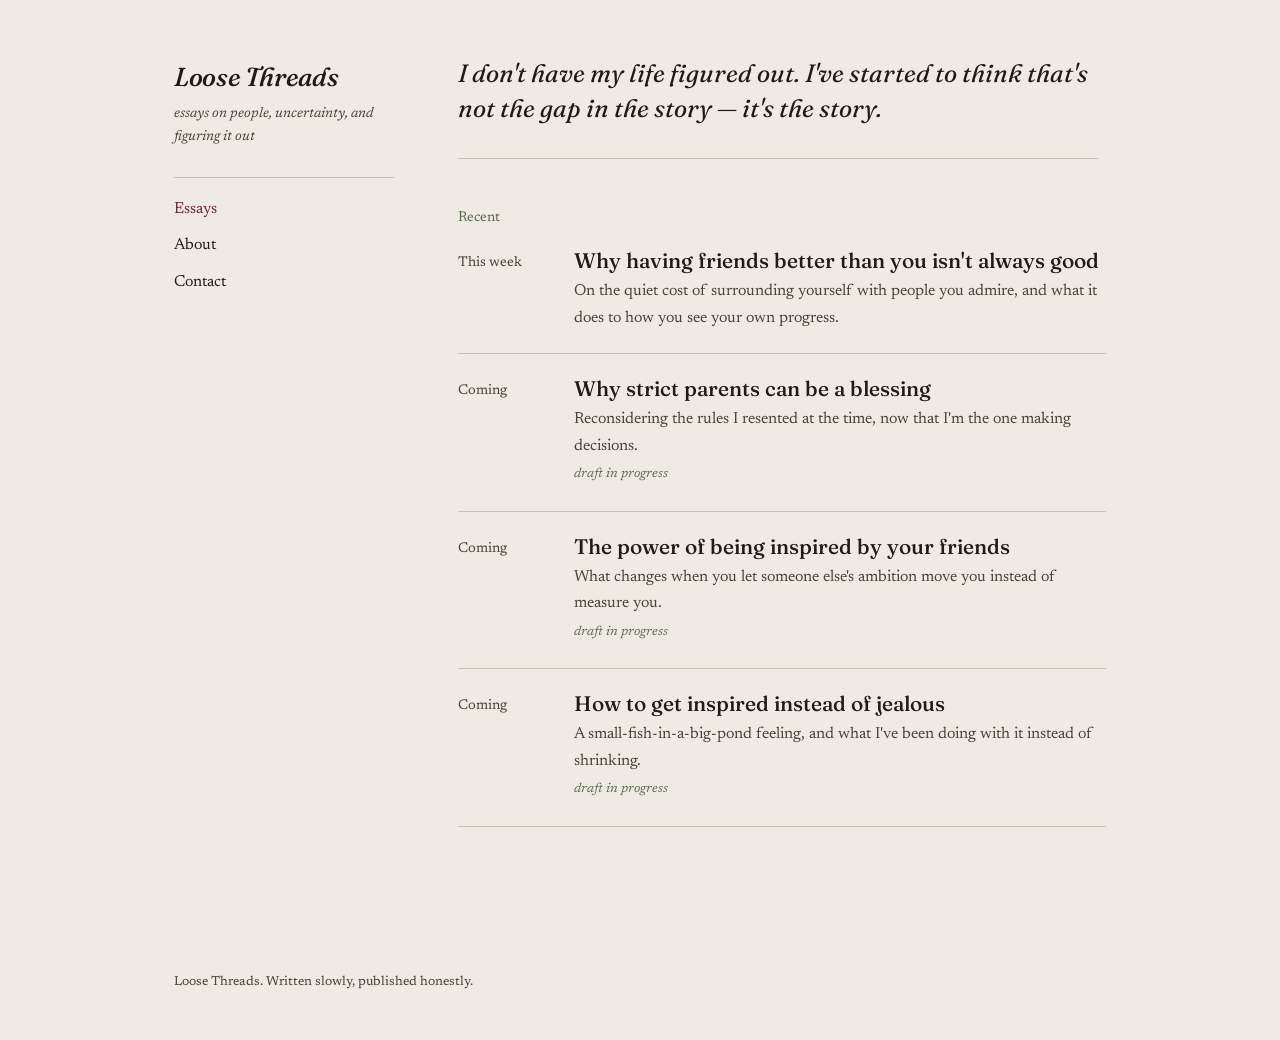
==== index.html @ 37145ff6 "Add files via upload" ====
<!DOCTYPE html>
<html lang="en">
<head>
<meta charset="UTF-8">
<meta name="viewport" content="width=device-width, initial-scale=1.0">
<title>Loose Threads — essays</title>
<meta name="description" content="Essays on people, uncertainty, and figuring it out.">
<link rel="stylesheet" href="style.css">
</head>
<body>
<div class="shell">

  <aside class="rail">
    <div class="rail-inner">
      <a href="index.html" class="masthead">Loose Threads</a>
      <p class="tagline">essays on people, uncertainty, and figuring it out</p>
      <nav class="primary" aria-label="Primary">
        <a href="index.html" aria-current="page">Essays</a>
        <a href="about.html">About</a>
        <a href="contact.html">Contact</a>
      </nav>
    </div>
  </aside>

  <main>
    <p class="opening-line">I don't have my life figured out. I've started to think that's not the gap in the story — it's the story.</p>

    <p class="section-label">Recent</p>

    <ul class="essay-list">
      <li class="essay-item">
        <span class="essay-date">This week</span>
        <div>
          <h2 class="essay-title"><a href="essays/friends-better-than-you.html">Why having friends better than you isn't always good</a></h2>
          <p class="essay-excerpt">On the quiet cost of surrounding yourself with people you admire, and what it does to how you see your own progress.</p>
        </div>
      </li>

      <li class="essay-item">
        <span class="essay-date">Coming</span>
        <div>
          <h2 class="essay-title">Why strict parents can be a blessing</h2>
          <p class="essay-excerpt">Reconsidering the rules I resented at the time, now that I'm the one making decisions.</p>
          <span class="essay-status">draft in progress</span>
        </div>
      </li>

      <li class="essay-item">
        <span class="essay-date">Coming</span>
        <div>
          <h2 class="essay-title">The power of being inspired by your friends</h2>
          <p class="essay-excerpt">What changes when you let someone else's ambition move you instead of measure you.</p>
          <span class="essay-status">draft in progress</span>
        </div>
      </li>

      <li class="essay-item">
        <span class="essay-date">Coming</span>
        <div>
          <h2 class="essay-title">How to get inspired instead of jealous</h2>
          <p class="essay-excerpt">A small-fish-in-a-big-pond feeling, and what I've been doing with it instead of shrinking.</p>
          <span class="essay-status">draft in progress</span>
        </div>
      </li>
    </ul>
  </main>

</div>

<footer class="site-footer">
  Loose Threads. Written slowly, published honestly.
</footer>

</body>
</html>
---- style.css ----
/* Loose Threads — editorial design system */

@import url('https://fonts.googleapis.com/css2?family=Fraunces:ital,opsz,wght@0,9..144,400;0,9..144,500;0,9..144,600;1,9..144,400;1,9..144,500&family=Newsreader:ital,wght@0,400;0,500;0,600;1,400&display=swap');

:root{
  --ink: #201B16;
  --ink-soft: #4A4237;
  --paper: #EFEBE2;
  --paper-deep: #E3DCCB;
  --wine: #6B2737;
  --wine-soft: #8C4353;
  --sage: #5B6B4E;
  --rule: #C9C2B4;
  --max: 640px;
}

*{ box-sizing: border-box; }

html{ scroll-behavior: smooth; }

body{
  margin: 0;
  background: var(--paper);
  color: var(--ink);
  font-family: 'Newsreader', Georgia, serif;
  font-size: 18px;
  line-height: 1.65;
  -webkit-font-smoothing: antialiased;
}

@media (prefers-reduced-motion: reduce){
  html{ scroll-behavior: auto; }
  *{ animation-duration: 0.01ms !important; transition-duration: 0.01ms !important; }
}

a{ color: var(--wine); text-decoration-thickness: 1px; text-underline-offset: 3px; }
a:hover{ color: var(--wine-soft); }
a:focus-visible, button:focus-visible{ outline: 2px solid var(--sage); outline-offset: 3px; }

h1, h2, h3{
  font-family: 'Fraunces', Georgia, serif;
  font-weight: 500;
  line-height: 1.15;
  margin: 0 0 0.4em 0;
  color: var(--ink);
}

.shell{
  display: grid;
  grid-template-columns: 220px minmax(0, 1fr);
  gap: 64px;
  max-width: 980px;
  margin: 0 auto;
  padding: 56px 24px 96px;
}

@media (max-width: 760px){
  .shell{ grid-template-columns: 1fr; gap: 40px; padding: 40px 20px 72px; }
}

/* Left rail: masthead + nav + meta */
.rail{ position: relative; }
.rail-inner{ position: sticky; top: 48px; }

.masthead{
  display: block;
  font-family: 'Fraunces', Georgia, serif;
  font-style: italic;
  font-weight: 500;
  font-size: 26px;
  letter-spacing: -0.01em;
  color: var(--ink);
  text-decoration: none;
  margin-bottom: 4px;
}
.masthead:hover{ color: var(--wine); }

.tagline{
  font-size: 14px;
  color: var(--ink-soft);
  font-style: italic;
  margin: 0 0 28px 0;
}

nav.primary{
  display: flex;
  flex-direction: column;
  gap: 10px;
  border-top: 1px solid var(--rule);
  padding-top: 18px;
}
nav.primary a{
  color: var(--ink);
  text-decoration: none;
  font-size: 16px;
}
nav.primary a[aria-current="page"]{ color: var(--wine); }
nav.primary a:hover{ color: var(--wine); }

@media (max-width: 760px){
  .rail-inner{ position: static; }
  nav.primary{ flex-direction: row; flex-wrap: wrap; gap: 18px; }
}

/* Main column */
main{ min-width: 0; }

.opening-line{
  font-family: 'Fraunces', Georgia, serif;
  font-style: italic;
  font-weight: 400;
  font-size: 25px;
  line-height: 1.4;
  color: var(--ink);
  max-width: var(--max);
  margin: 0 0 48px 0;
  padding-bottom: 32px;
  border-bottom: 1px solid var(--rule);
  animation: settle 0.5s ease-out;
}

@keyframes settle{
  from{ opacity: 0; transform: translateY(6px); }
  to{ opacity: 1; transform: translateY(0); }
}

.section-label{
  font-size: 14px;
  color: var(--sage);
  margin: 0 0 18px 0;
}

/* Essay index list */
.essay-list{ list-style: none; margin: 0 0 48px 0; padding: 0; }
.essay-item{
  padding: 22px 0;
  border-bottom: 1px solid var(--rule);
  display: grid;
  grid-template-columns: 96px minmax(0,1fr);
  gap: 20px;
}
.essay-item:first-child{ padding-top: 0; }
@media (max-width: 560px){
  .essay-item{ grid-template-columns: 1fr; gap: 6px; }
}
.essay-date{
  font-size: 14px;
  color: var(--ink-soft);
  padding-top: 4px;
}
.essay-title{
  font-family: 'Fraunces', Georgia, serif;
  font-weight: 500;
  font-size: 21px;
  margin: 0 0 6px 0;
}
.essay-title a{ color: var(--ink); text-decoration: none; }
.essay-title a:hover{ color: var(--wine); }
.essay-excerpt{
  color: var(--ink-soft);
  font-size: 16px;
  max-width: var(--max);
  margin: 0;
}
.essay-status{
  display: inline-block;
  font-size: 13px;
  font-style: italic;
  color: var(--sage);
  margin-top: 4px;
}

/* Essay page */
.essay-header{ max-width: var(--max); margin-bottom: 40px; }
.essay-meta{ font-size: 14px; color: var(--ink-soft); margin-bottom: 10px; }
.essay-body{ max-width: var(--max); }
.essay-body p{ margin: 0 0 22px 0; }
.essay-body p:first-of-type::first-letter{
  font-family: 'Fraunces', Georgia, serif;
  font-size: 46px;
  font-weight: 500;
  float: left;
  line-height: 0.85;
  padding: 6px 8px 0 0;
  color: var(--wine);
}
blockquote{
  margin: 32px 0;
  padding: 4px 0 4px 20px;
  border-left: 2px solid var(--wine);
  font-style: italic;
  color: var(--ink-soft);
}
.back-link{ display: inline-block; margin-top: 8px; font-size: 15px; }

/* About page */
.about-body{ max-width: var(--max); }
.about-body p{ margin: 0 0 20px 0; }
.pull-panel{
  background: var(--paper-deep);
  padding: 24px 26px;
  margin: 32px 0;
  max-width: var(--max);
}
.pull-panel p{ margin: 0; font-style: italic; color: var(--ink-soft); }

/* Contact page */
.contact-block{ max-width: var(--max); }
.contact-line{
  font-size: 17px;
  margin: 0 0 14px 0;
}
.contact-line .label{ color: var(--ink-soft); font-size: 14px; display: block; margin-bottom: 2px; }

footer.site-footer{
  max-width: 980px;
  margin: 0 auto;
  padding: 0 24px 48px;
  font-size: 13px;
  color: var(--ink-soft);
}
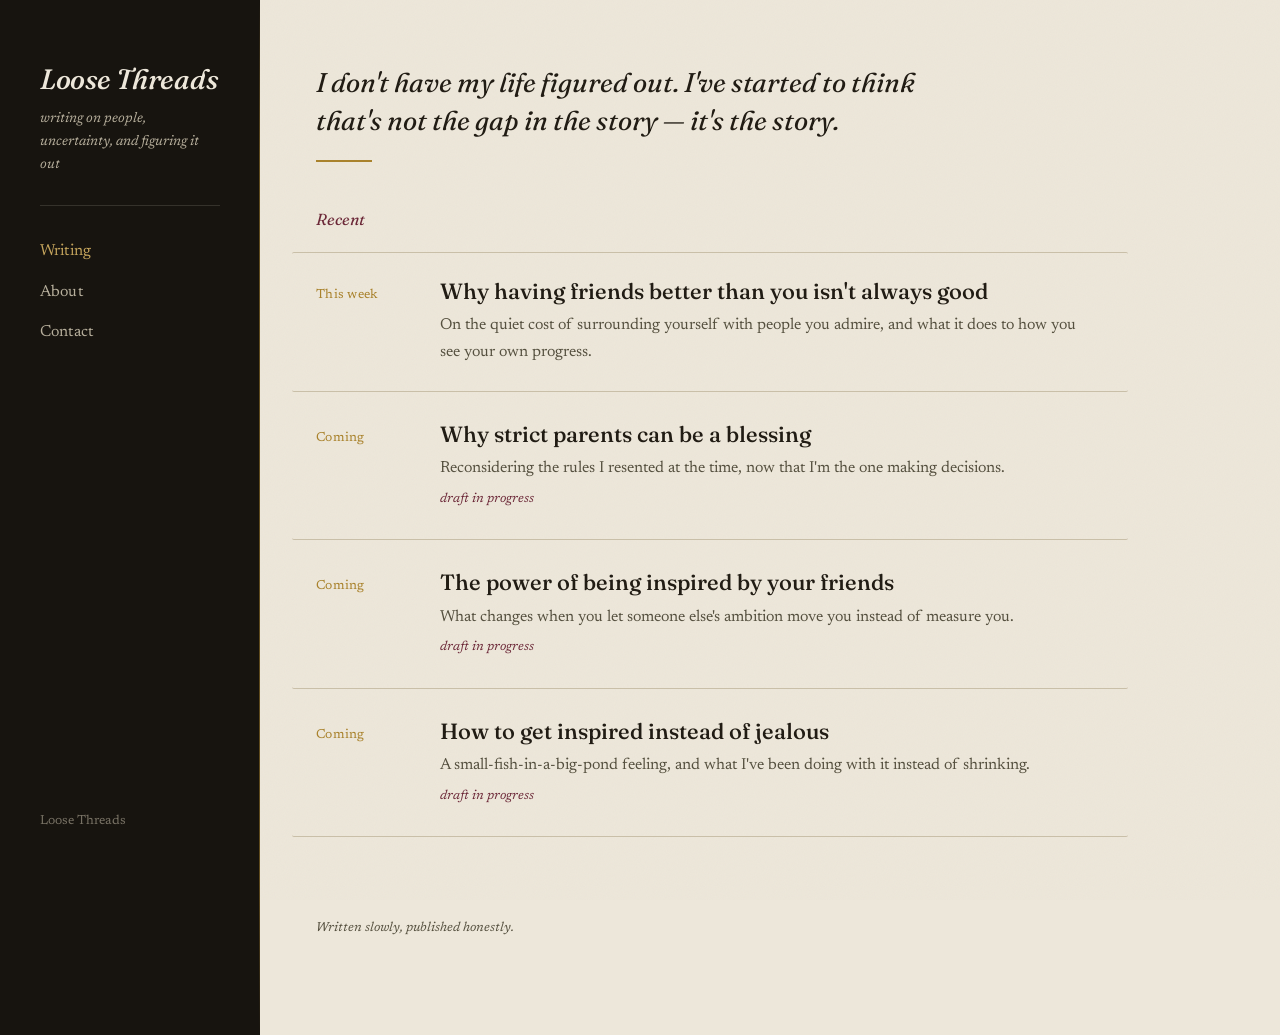
==== commit 06e03333: "Add files via upload" ====
--- a/index.html
+++ b/index.html
@@ -3,8 +3,8 @@
 <head>
 <meta charset="UTF-8">
 <meta name="viewport" content="width=device-width, initial-scale=1.0">
-<title>Loose Threads — essays</title>
-<meta name="description" content="Essays on people, uncertainty, and figuring it out.">
+<title>Loose Threads — writing</title>
+<meta name="description" content="Writing on people, uncertainty, and figuring it out.">
 <link rel="stylesheet" href="style.css">
 </head>
 <body>
@@ -12,64 +12,67 @@
 
   <aside class="rail">
     <div class="rail-inner">
-      <a href="index.html" class="masthead">Loose Threads</a>
-      <p class="tagline">essays on people, uncertainty, and figuring it out</p>
-      <nav class="primary" aria-label="Primary">
-        <a href="index.html" aria-current="page">Essays</a>
-        <a href="about.html">About</a>
-        <a href="contact.html">Contact</a>
-      </nav>
+      <div>
+        <a href="index.html" class="masthead">Loose Threads</a>
+        <p class="tagline">writing on people, uncertainty, and figuring it out</p>
+        <nav class="primary" aria-label="Primary">
+          <a href="index.html" aria-current="page">Writing</a>
+          <a href="about.html">About</a>
+          <a href="contact.html">Contact</a>
+        </nav>
+      </div>
+      <p class="rail-foot">Loose Threads</p>
     </div>
   </aside>
 
-  <main>
-    <p class="opening-line">I don't have my life figured out. I've started to think that's not the gap in the story — it's the story.</p>
+  <div class="content">
+    <main>
+      <p class="opening-line">I don't have my life figured out. I've started to think that's not the gap in the story — it's the story.</p>
+      <hr class="gold-rule">
 
-    <p class="section-label">Recent</p>
+      <p class="section-label">Recent</p>
 
-    <ul class="essay-list">
-      <li class="essay-item">
-        <span class="essay-date">This week</span>
-        <div>
-          <h2 class="essay-title"><a href="essays/friends-better-than-you.html">Why having friends better than you isn't always good</a></h2>
-          <p class="essay-excerpt">On the quiet cost of surrounding yourself with people you admire, and what it does to how you see your own progress.</p>
-        </div>
-      </li>
+      <ul class="essay-list">
+        <li class="essay-item">
+          <span class="essay-date">This week</span>
+          <div>
+            <h2 class="essay-title"><a href="writing/friends-better-than-you.html">Why having friends better than you isn't always good</a></h2>
+            <p class="essay-excerpt">On the quiet cost of surrounding yourself with people you admire, and what it does to how you see your own progress.</p>
+          </div>
+        </li>
 
-      <li class="essay-item">
-        <span class="essay-date">Coming</span>
-        <div>
-          <h2 class="essay-title">Why strict parents can be a blessing</h2>
-          <p class="essay-excerpt">Reconsidering the rules I resented at the time, now that I'm the one making decisions.</p>
-          <span class="essay-status">draft in progress</span>
-        </div>
-      </li>
+        <li class="essay-item">
+          <span class="essay-date">Coming</span>
+          <div>
+            <h2 class="essay-title">Why strict parents can be a blessing</h2>
+            <p class="essay-excerpt">Reconsidering the rules I resented at the time, now that I'm the one making decisions.</p>
+            <span class="essay-status">draft in progress</span>
+          </div>
+        </li>
 
-      <li class="essay-item">
-        <span class="essay-date">Coming</span>
-        <div>
-          <h2 class="essay-title">The power of being inspired by your friends</h2>
-          <p class="essay-excerpt">What changes when you let someone else's ambition move you instead of measure you.</p>
-          <span class="essay-status">draft in progress</span>
-        </div>
-      </li>
+        <li class="essay-item">
+          <span class="essay-date">Coming</span>
+          <div>
+            <h2 class="essay-title">The power of being inspired by your friends</h2>
+            <p class="essay-excerpt">What changes when you let someone else's ambition move you instead of measure you.</p>
+            <span class="essay-status">draft in progress</span>
+          </div>
+        </li>
 
-      <li class="essay-item">
-        <span class="essay-date">Coming</span>
-        <div>
-          <h2 class="essay-title">How to get inspired instead of jealous</h2>
-          <p class="essay-excerpt">A small-fish-in-a-big-pond feeling, and what I've been doing with it instead of shrinking.</p>
-          <span class="essay-status">draft in progress</span>
-        </div>
-      </li>
-    </ul>
-  </main>
+        <li class="essay-item">
+          <span class="essay-date">Coming</span>
+          <div>
+            <h2 class="essay-title">How to get inspired instead of jealous</h2>
+            <p class="essay-excerpt">A small-fish-in-a-big-pond feeling, and what I've been doing with it instead of shrinking.</p>
+            <span class="essay-status">draft in progress</span>
+          </div>
+        </li>
+      </ul>
+    </main>
+
+    <footer class="site-footer">Written slowly, published honestly.</footer>
+  </div>
 
 </div>
-
-<footer class="site-footer">
-  Loose Threads. Written slowly, published honestly.
-</footer>
-
 </body>
 </html>
--- a/style.css
+++ b/style.css
@@ -1,122 +1,182 @@
-/* Loose Threads — editorial design system */
+/* Loose Threads — editorial design system v2 */
 
 @import url('https://fonts.googleapis.com/css2?family=Fraunces:ital,opsz,wght@0,9..144,400;0,9..144,500;0,9..144,600;1,9..144,400;1,9..144,500&family=Newsreader:ital,wght@0,400;0,500;0,600;1,400&display=swap');
 
 :root{
-  --ink: #201B16;
-  --ink-soft: #4A4237;
-  --paper: #EFEBE2;
-  --paper-deep: #E3DCCB;
+  --ink: #17140F;
+  --ink-panel: #1D1912;
+  --ink-text: #EDE7DA;
+  --ink-text-soft: #B7AF9C;
+  --paper: #EDE7DA;
+  --paper-deep: #E1D9C6;
   --wine: #6B2737;
   --wine-soft: #8C4353;
-  --sage: #5B6B4E;
-  --rule: #C9C2B4;
+  --gold: #A9822C;
+  --gold-soft: #C4A45C;
+  --rule: #C9BFA8;
+  --body-ink: #211C14;
+  --body-ink-soft: #55503F;
   --max: 640px;
 }
 
 *{ box-sizing: border-box; }
-
 html{ scroll-behavior: smooth; }
+
+@media (prefers-reduced-motion: reduce){
+  html{ scroll-behavior: auto; }
+  *{ animation-duration: 0.01ms !important; transition-duration: 0.01ms !important; }
+}
 
 body{
   margin: 0;
   background: var(--paper);
-  color: var(--ink);
+  color: var(--body-ink);
   font-family: 'Newsreader', Georgia, serif;
   font-size: 18px;
   line-height: 1.65;
   -webkit-font-smoothing: antialiased;
 }
 
-@media (prefers-reduced-motion: reduce){
-  html{ scroll-behavior: auto; }
-  *{ animation-duration: 0.01ms !important; transition-duration: 0.01ms !important; }
+/* subtle grain texture on the paper areas */
+.shell::before{
+  content: "";
+  position: fixed;
+  inset: 0;
+  pointer-events: none;
+  opacity: 0.035;
+  z-index: 0;
+  background-image: url("data:image/svg+xml,%3Csvg xmlns='http://www.w3.org/2000/svg' width='120' height='120'%3E%3Cfilter id='n'%3E%3CfeTurbulence type='fractalNoise' baseFrequency='0.9' numOctaves='2' stitchTiles='stitch'/%3E%3C/filter%3E%3Crect width='100%25' height='100%25' filter='url(%23n)'/%3E%3C/svg%3E");
 }
 
 a{ color: var(--wine); text-decoration-thickness: 1px; text-underline-offset: 3px; }
 a:hover{ color: var(--wine-soft); }
-a:focus-visible, button:focus-visible{ outline: 2px solid var(--sage); outline-offset: 3px; }
+a:focus-visible, button:focus-visible{ outline: 2px solid var(--gold); outline-offset: 3px; }
 
 h1, h2, h3{
   font-family: 'Fraunces', Georgia, serif;
   font-weight: 500;
   line-height: 1.15;
   margin: 0 0 0.4em 0;
-  color: var(--ink);
+  color: var(--body-ink);
 }
 
 .shell{
+  position: relative;
   display: grid;
-  grid-template-columns: 220px minmax(0, 1fr);
-  gap: 64px;
-  max-width: 980px;
-  margin: 0 auto;
-  padding: 56px 24px 96px;
-}
-
-@media (max-width: 760px){
-  .shell{ grid-template-columns: 1fr; gap: 40px; padding: 40px 20px 72px; }
-}
-
-/* Left rail: masthead + nav + meta */
-.rail{ position: relative; }
-.rail-inner{ position: sticky; top: 48px; }
+  grid-template-columns: 260px minmax(0, 1fr);
+  min-height: 100vh;
+}
+
+@media (max-width: 760px){
+  .shell{ grid-template-columns: 1fr; }
+}
+
+/* Dark sidebar panel */
+.rail{
+  background: var(--ink);
+  color: var(--ink-text);
+  position: relative;
+}
+.rail::after{
+  content: "";
+  position: absolute;
+  top: 0; right: 0; bottom: 0;
+  width: 1px;
+  background: linear-gradient(to bottom, transparent, var(--gold) 15%, var(--gold) 85%, transparent);
+  opacity: 0.5;
+}
+.rail-inner{
+  position: sticky;
+  top: 0;
+  padding: 56px 40px;
+  min-height: 100vh;
+  display: flex;
+  flex-direction: column;
+}
+
+@media (max-width: 760px){
+  .rail-inner{ position: static; min-height: 0; padding: 40px 24px 32px; }
+}
 
 .masthead{
   display: block;
   font-family: 'Fraunces', Georgia, serif;
   font-style: italic;
   font-weight: 500;
-  font-size: 26px;
+  font-size: 28px;
   letter-spacing: -0.01em;
-  color: var(--ink);
+  color: var(--paper);
   text-decoration: none;
-  margin-bottom: 4px;
-}
-.masthead:hover{ color: var(--wine); }
+  margin-bottom: 6px;
+}
+.masthead:hover{ color: var(--gold-soft); }
 
 .tagline{
   font-size: 14px;
-  color: var(--ink-soft);
-  font-style: italic;
-  margin: 0 0 28px 0;
+  color: var(--ink-text-soft);
+  font-style: italic;
+  margin: 0 0 32px 0;
+  padding-bottom: 28px;
+  border-bottom: 1px solid rgba(237,231,218,0.14);
 }
 
 nav.primary{
   display: flex;
   flex-direction: column;
-  gap: 10px;
-  border-top: 1px solid var(--rule);
-  padding-top: 18px;
+  gap: 14px;
 }
 nav.primary a{
-  color: var(--ink);
+  color: var(--ink-text-soft);
   text-decoration: none;
   font-size: 16px;
-}
-nav.primary a[aria-current="page"]{ color: var(--wine); }
-nav.primary a:hover{ color: var(--wine); }
-
-@media (max-width: 760px){
-  .rail-inner{ position: static; }
-  nav.primary{ flex-direction: row; flex-wrap: wrap; gap: 18px; }
+  letter-spacing: 0.01em;
+  transition: color 0.15s ease;
+}
+nav.primary a[aria-current="page"]{ color: var(--gold-soft); }
+nav.primary a:hover{ color: var(--paper); }
+
+.rail-foot{
+  margin-top: auto;
+  padding-top: 32px;
+  font-size: 13px;
+  color: rgba(183,175,156,0.6);
+}
+
+@media (max-width: 760px){
+  nav.primary{ flex-direction: row; flex-wrap: wrap; gap: 20px; }
+  .rail-foot{ display: none; }
 }
 
 /* Main column */
-main{ min-width: 0; }
+.content{ min-width: 0; position: relative; z-index: 1; }
+
+main{
+  padding: 64px 56px 0;
+  max-width: 900px;
+}
+
+@media (max-width: 760px){
+  main{ padding: 48px 24px 0; }
+}
 
 .opening-line{
   font-family: 'Fraunces', Georgia, serif;
   font-style: italic;
   font-weight: 400;
-  font-size: 25px;
+  font-size: 27px;
   line-height: 1.4;
-  color: var(--ink);
+  color: var(--body-ink);
   max-width: var(--max);
-  margin: 0 0 48px 0;
-  padding-bottom: 32px;
-  border-bottom: 1px solid var(--rule);
+  margin: 0 0 20px 0;
   animation: settle 0.5s ease-out;
+}
+
+.gold-rule{
+  width: 56px;
+  height: 2px;
+  background: var(--gold);
+  border: none;
+  margin: 0 0 44px 0;
 }
 
 @keyframes settle{
@@ -125,39 +185,46 @@
 }
 
 .section-label{
-  font-size: 14px;
-  color: var(--sage);
-  margin: 0 0 18px 0;
-}
-
-/* Essay index list */
+  font-family: 'Fraunces', Georgia, serif;
+  font-style: italic;
+  font-size: 16px;
+  color: var(--wine);
+  margin: 0 0 20px 0;
+}
+
+/* Writing index list */
 .essay-list{ list-style: none; margin: 0 0 48px 0; padding: 0; }
 .essay-item{
-  padding: 22px 0;
+  padding: 26px 24px;
+  margin: 0 -24px 4px -24px;
   border-bottom: 1px solid var(--rule);
   display: grid;
-  grid-template-columns: 96px minmax(0,1fr);
-  gap: 20px;
-}
-.essay-item:first-child{ padding-top: 0; }
+  grid-template-columns: 100px minmax(0,1fr);
+  gap: 24px;
+  border-radius: 2px;
+  transition: background 0.18s ease;
+}
+.essay-item:hover{ background: var(--paper-deep); }
+.essay-item:first-child{ border-top: 1px solid var(--rule); }
 @media (max-width: 560px){
-  .essay-item{ grid-template-columns: 1fr; gap: 6px; }
+  .essay-item{ grid-template-columns: 1fr; gap: 6px; padding: 22px 16px; margin: 0 -16px 4px -16px; }
 }
 .essay-date{
-  font-size: 14px;
-  color: var(--ink-soft);
-  padding-top: 4px;
+  font-size: 13px;
+  letter-spacing: 0.02em;
+  color: var(--gold);
+  padding-top: 5px;
 }
 .essay-title{
   font-family: 'Fraunces', Georgia, serif;
   font-weight: 500;
-  font-size: 21px;
-  margin: 0 0 6px 0;
-}
-.essay-title a{ color: var(--ink); text-decoration: none; }
+  font-size: 22px;
+  margin: 0 0 8px 0;
+}
+.essay-title a{ color: var(--body-ink); text-decoration: none; }
 .essay-title a:hover{ color: var(--wine); }
 .essay-excerpt{
-  color: var(--ink-soft);
+  color: var(--body-ink-soft);
   font-size: 16px;
   max-width: var(--max);
   margin: 0;
@@ -166,56 +233,81 @@
   display: inline-block;
   font-size: 13px;
   font-style: italic;
-  color: var(--sage);
-  margin-top: 4px;
-}
-
-/* Essay page */
-.essay-header{ max-width: var(--max); margin-bottom: 40px; }
-.essay-meta{ font-size: 14px; color: var(--ink-soft); margin-bottom: 10px; }
-.essay-body{ max-width: var(--max); }
+  color: var(--wine);
+  margin-top: 6px;
+}
+
+/* Essay/article page */
+.essay-header{ max-width: var(--max); margin-bottom: 12px; }
+.essay-meta{
+  font-size: 13px;
+  letter-spacing: 0.02em;
+  color: var(--gold);
+  margin-bottom: 12px;
+}
+.essay-body{ max-width: var(--max); margin-top: 40px; }
 .essay-body p{ margin: 0 0 22px 0; }
 .essay-body p:first-of-type::first-letter{
   font-family: 'Fraunces', Georgia, serif;
-  font-size: 46px;
+  font-size: 48px;
   font-weight: 500;
   float: left;
-  line-height: 0.85;
-  padding: 6px 8px 0 0;
+  line-height: 0.82;
+  padding: 6px 10px 0 0;
   color: var(--wine);
 }
 blockquote{
-  margin: 32px 0;
-  padding: 4px 0 4px 20px;
-  border-left: 2px solid var(--wine);
-  font-style: italic;
-  color: var(--ink-soft);
-}
-.back-link{ display: inline-block; margin-top: 8px; font-size: 15px; }
+  margin: 36px 0;
+  padding: 6px 0 6px 22px;
+  border-left: 2px solid var(--gold);
+  font-family: 'Fraunces', Georgia, serif;
+  font-style: italic;
+  font-size: 20px;
+  color: var(--body-ink-soft);
+}
+.back-link{ display: inline-block; margin-top: 12px; font-size: 15px; }
 
 /* About page */
-.about-body{ max-width: var(--max); }
+.about-body{ max-width: var(--max); margin-top: 40px; }
 .about-body p{ margin: 0 0 20px 0; }
 .pull-panel{
-  background: var(--paper-deep);
-  padding: 24px 26px;
-  margin: 32px 0;
+  background: var(--ink);
+  color: var(--ink-text);
+  padding: 28px 30px;
+  margin: 36px 0;
   max-width: var(--max);
-}
-.pull-panel p{ margin: 0; font-style: italic; color: var(--ink-soft); }
+  border-left: 3px solid var(--gold);
+}
+.pull-panel p{
+  margin: 0;
+  font-family: 'Fraunces', Georgia, serif;
+  font-style: italic;
+  font-size: 19px;
+  color: var(--paper);
+}
 
 /* Contact page */
-.contact-block{ max-width: var(--max); }
+.contact-block{ max-width: var(--max); margin-top: 40px; }
 .contact-line{
   font-size: 17px;
-  margin: 0 0 14px 0;
-}
-.contact-line .label{ color: var(--ink-soft); font-size: 14px; display: block; margin-bottom: 2px; }
+  margin: 0 0 18px 0;
+  padding-bottom: 18px;
+  border-bottom: 1px solid var(--rule);
+}
+.contact-line .label{
+  color: var(--gold);
+  font-size: 13px;
+  letter-spacing: 0.02em;
+  display: block;
+  margin-bottom: 4px;
+}
 
 footer.site-footer{
-  max-width: 980px;
-  margin: 0 auto;
-  padding: 0 24px 48px;
-  font-size: 13px;
-  color: var(--ink-soft);
-}
+  padding: 32px 56px 96px;
+  font-size: 13px;
+  font-style: italic;
+  color: var(--body-ink-soft);
+}
+@media (max-width: 760px){
+  footer.site-footer{ padding: 20px 24px 72px; }
+}
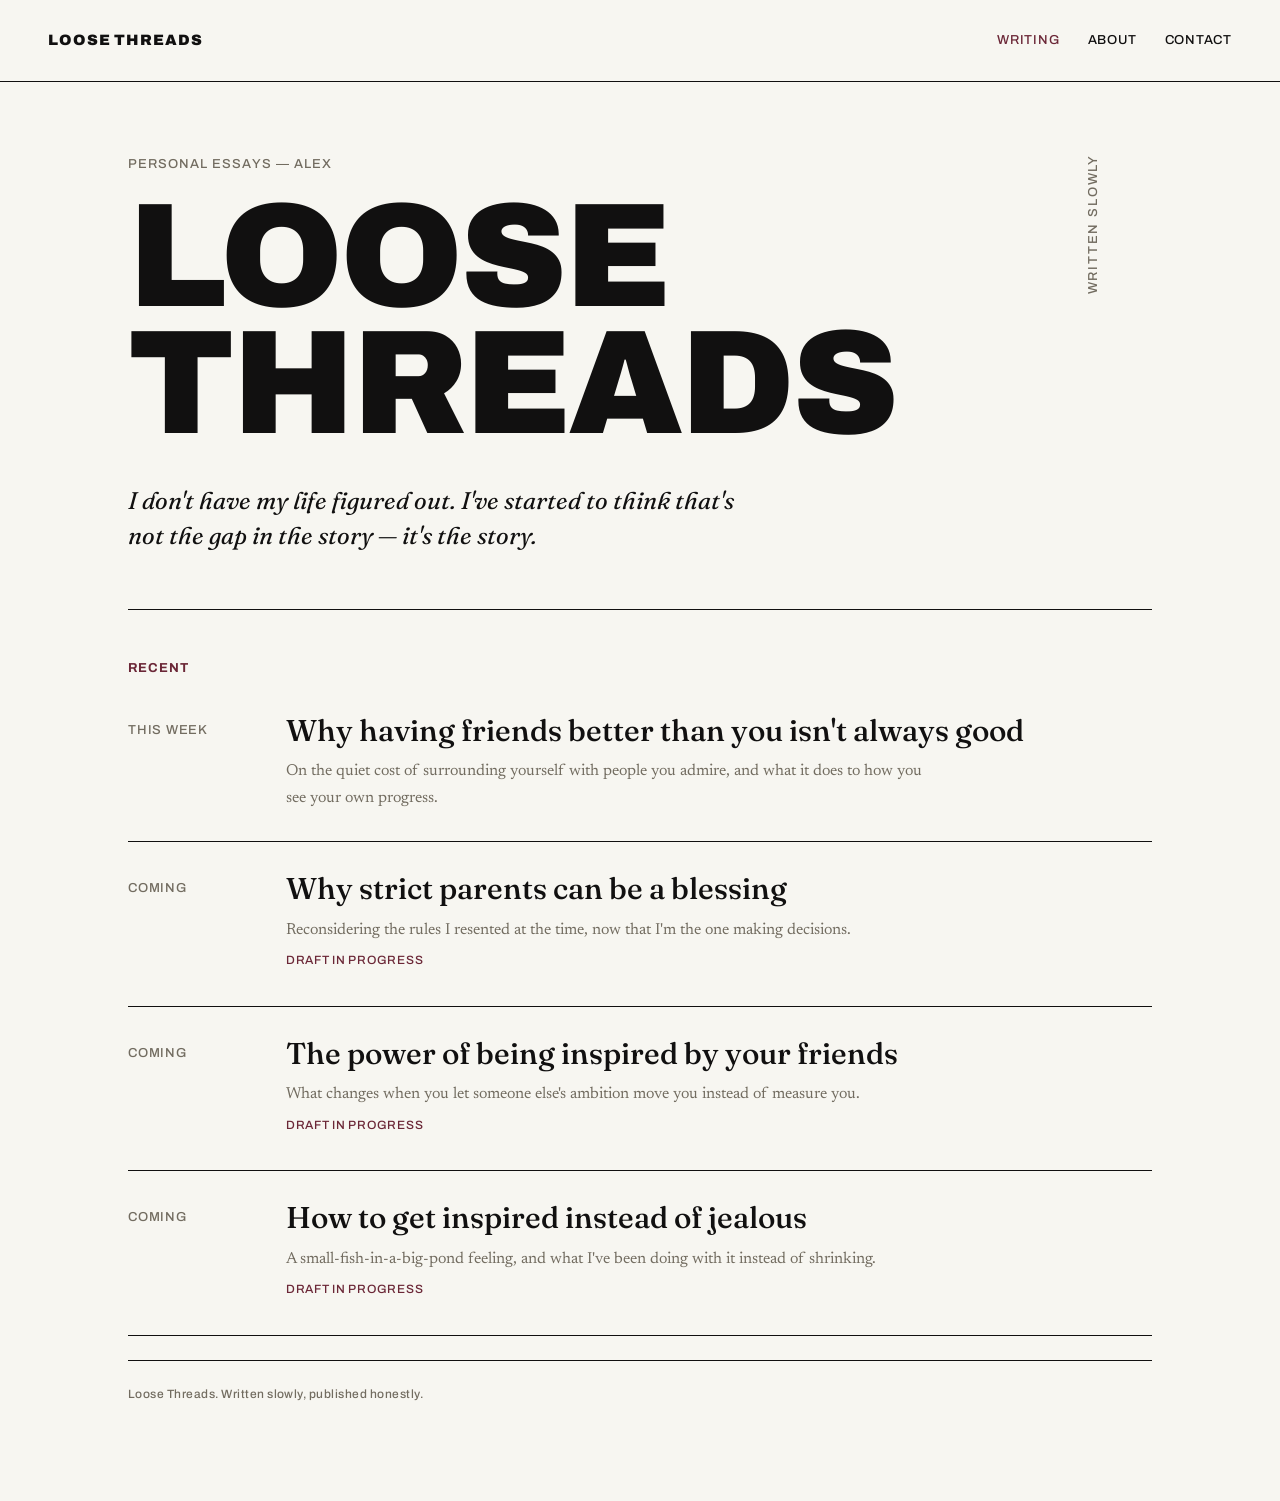
==== commit 72b0e5e6: "Add files via upload" ====
--- a/index.html
+++ b/index.html
@@ -8,70 +8,67 @@
 <link rel="stylesheet" href="style.css">
 </head>
 <body>
-<div class="shell">
 
-  <aside class="rail">
-    <div class="rail-inner">
-      <div>
-        <a href="index.html" class="masthead">Loose Threads</a>
-        <p class="tagline">writing on people, uncertainty, and figuring it out</p>
-        <nav class="primary" aria-label="Primary">
-          <a href="index.html" aria-current="page">Writing</a>
-          <a href="about.html">About</a>
-          <a href="contact.html">Contact</a>
-        </nav>
-      </div>
-      <p class="rail-foot">Loose Threads</p>
-    </div>
-  </aside>
+<div class="topnav">
+  <a href="index.html" class="wordmark">Loose Threads</a>
+  <nav class="primary" aria-label="Primary">
+    <a href="index.html" aria-current="page">Writing</a>
+    <a href="about.html">About</a>
+    <a href="contact.html">Contact</a>
+  </nav>
+</div>
 
-  <div class="content">
-    <main>
-      <p class="opening-line">I don't have my life figured out. I've started to think that's not the gap in the story — it's the story.</p>
-      <hr class="gold-rule">
+<div class="wrap">
 
-      <p class="section-label">Recent</p>
+  <section class="hero">
+    <p class="hero-eyebrow">Personal essays &mdash; Alex</p>
+    <h1 class="hero-title">LOOSE<br>THREADS</h1>
+    <span class="hero-side">Written slowly</span>
+    <p class="hero-line">I don't have my life figured out. I've started to think that's not the gap in the story — it's the story.</p>
+  </section>
 
-      <ul class="essay-list">
-        <li class="essay-item">
-          <span class="essay-date">This week</span>
-          <div>
-            <h2 class="essay-title"><a href="writing/friends-better-than-you.html">Why having friends better than you isn't always good</a></h2>
-            <p class="essay-excerpt">On the quiet cost of surrounding yourself with people you admire, and what it does to how you see your own progress.</p>
-          </div>
-        </li>
+  <main>
+    <p class="section-label">Recent</p>
 
-        <li class="essay-item">
-          <span class="essay-date">Coming</span>
-          <div>
-            <h2 class="essay-title">Why strict parents can be a blessing</h2>
-            <p class="essay-excerpt">Reconsidering the rules I resented at the time, now that I'm the one making decisions.</p>
-            <span class="essay-status">draft in progress</span>
-          </div>
-        </li>
+    <ul class="essay-list">
+      <li class="essay-item">
+        <span class="essay-date">This week</span>
+        <div>
+          <h2 class="essay-title"><a href="writing/friends-better-than-you.html">Why having friends better than you isn't always good</a></h2>
+          <p class="essay-excerpt">On the quiet cost of surrounding yourself with people you admire, and what it does to how you see your own progress.</p>
+        </div>
+      </li>
 
-        <li class="essay-item">
-          <span class="essay-date">Coming</span>
-          <div>
-            <h2 class="essay-title">The power of being inspired by your friends</h2>
-            <p class="essay-excerpt">What changes when you let someone else's ambition move you instead of measure you.</p>
-            <span class="essay-status">draft in progress</span>
-          </div>
-        </li>
+      <li class="essay-item">
+        <span class="essay-date">Coming</span>
+        <div>
+          <h2 class="essay-title">Why strict parents can be a blessing</h2>
+          <p class="essay-excerpt">Reconsidering the rules I resented at the time, now that I'm the one making decisions.</p>
+          <span class="essay-status">Draft in progress</span>
+        </div>
+      </li>
 
-        <li class="essay-item">
-          <span class="essay-date">Coming</span>
-          <div>
-            <h2 class="essay-title">How to get inspired instead of jealous</h2>
-            <p class="essay-excerpt">A small-fish-in-a-big-pond feeling, and what I've been doing with it instead of shrinking.</p>
-            <span class="essay-status">draft in progress</span>
-          </div>
-        </li>
-      </ul>
-    </main>
+      <li class="essay-item">
+        <span class="essay-date">Coming</span>
+        <div>
+          <h2 class="essay-title">The power of being inspired by your friends</h2>
+          <p class="essay-excerpt">What changes when you let someone else's ambition move you instead of measure you.</p>
+          <span class="essay-status">Draft in progress</span>
+        </div>
+      </li>
 
-    <footer class="site-footer">Written slowly, published honestly.</footer>
-  </div>
+      <li class="essay-item">
+        <span class="essay-date">Coming</span>
+        <div>
+          <h2 class="essay-title">How to get inspired instead of jealous</h2>
+          <p class="essay-excerpt">A small-fish-in-a-big-pond feeling, and what I've been doing with it instead of shrinking.</p>
+          <span class="essay-status">Draft in progress</span>
+        </div>
+      </li>
+    </ul>
+
+    <footer class="site-footer">Loose Threads. Written slowly, published honestly.</footer>
+  </main>
 
 </div>
 </body>
--- a/style.css
+++ b/style.css
@@ -1,21 +1,13 @@
-/* Loose Threads — editorial design system v2 */
-
-@import url('https://fonts.googleapis.com/css2?family=Fraunces:ital,opsz,wght@0,9..144,400;0,9..144,500;0,9..144,600;1,9..144,400;1,9..144,500&family=Newsreader:ital,wght@0,400;0,500;0,600;1,400&display=swap');
+/* Loose Threads — editorial design system v3 */
+
+@import url('https://fonts.googleapis.com/css2?family=Archivo:wght@500;700;900&family=Fraunces:ital,opsz,wght@0,9..144,500;1,9..144,400;1,9..144,500&family=Newsreader:ital,wght@0,400;0,500;1,400&display=swap');
 
 :root{
-  --ink: #17140F;
-  --ink-panel: #1D1912;
-  --ink-text: #EDE7DA;
-  --ink-text-soft: #B7AF9C;
-  --paper: #EDE7DA;
-  --paper-deep: #E1D9C6;
+  --ink: #111010;
+  --paper: #F7F6F1;
   --wine: #6B2737;
-  --wine-soft: #8C4353;
-  --gold: #A9822C;
-  --gold-soft: #C4A45C;
-  --rule: #C9BFA8;
-  --body-ink: #211C14;
-  --body-ink-soft: #55503F;
+  --grey: #726C60;
+  --rule: #111010;
   --max: 640px;
 }
 
@@ -30,284 +22,274 @@
 body{
   margin: 0;
   background: var(--paper);
-  color: var(--body-ink);
+  color: var(--ink);
   font-family: 'Newsreader', Georgia, serif;
   font-size: 18px;
   line-height: 1.65;
   -webkit-font-smoothing: antialiased;
 }
 
-/* subtle grain texture on the paper areas */
-.shell::before{
-  content: "";
-  position: fixed;
-  inset: 0;
-  pointer-events: none;
-  opacity: 0.035;
-  z-index: 0;
-  background-image: url("data:image/svg+xml,%3Csvg xmlns='http://www.w3.org/2000/svg' width='120' height='120'%3E%3Cfilter id='n'%3E%3CfeTurbulence type='fractalNoise' baseFrequency='0.9' numOctaves='2' stitchTiles='stitch'/%3E%3C/filter%3E%3Crect width='100%25' height='100%25' filter='url(%23n)'/%3E%3C/svg%3E");
-}
-
-a{ color: var(--wine); text-decoration-thickness: 1px; text-underline-offset: 3px; }
-a:hover{ color: var(--wine-soft); }
-a:focus-visible, button:focus-visible{ outline: 2px solid var(--gold); outline-offset: 3px; }
-
-h1, h2, h3{
-  font-family: 'Fraunces', Georgia, serif;
-  font-weight: 500;
-  line-height: 1.15;
-  margin: 0 0 0.4em 0;
-  color: var(--body-ink);
-}
-
-.shell{
+a{ color: var(--ink); text-decoration-thickness: 1px; text-underline-offset: 3px; }
+a:hover{ color: var(--wine); }
+a:focus-visible, button:focus-visible{ outline: 2px solid var(--wine); outline-offset: 3px; }
+
+/* Top navigation */
+.topnav{
+  display: flex;
+  align-items: center;
+  justify-content: space-between;
+  padding: 28px 48px;
+  border-bottom: 1px solid var(--rule);
+}
+@media (max-width: 640px){
+  .topnav{ padding: 22px 20px; flex-wrap: wrap; gap: 14px; }
+}
+.wordmark{
+  font-family: 'Archivo', sans-serif;
+  font-weight: 900;
+  font-size: 15px;
+  letter-spacing: 0.06em;
+  text-transform: uppercase;
+  color: var(--ink);
+  text-decoration: none;
+}
+nav.primary{ display: flex; gap: 28px; }
+nav.primary a{
+  font-family: 'Archivo', sans-serif;
+  font-weight: 500;
+  font-size: 13px;
+  letter-spacing: 0.06em;
+  text-transform: uppercase;
+  color: var(--ink);
+  text-decoration: none;
+}
+nav.primary a[aria-current="page"]{ color: var(--wine); }
+nav.primary a:hover{ color: var(--wine); }
+
+.wrap{ max-width: 1120px; margin: 0 auto; padding: 0 48px; }
+@media (max-width: 640px){ .wrap{ padding: 0 20px; } }
+
+/* Homepage hero */
+.hero{
   position: relative;
-  display: grid;
-  grid-template-columns: 260px minmax(0, 1fr);
-  min-height: 100vh;
-}
-
-@media (max-width: 760px){
-  .shell{ grid-template-columns: 1fr; }
-}
-
-/* Dark sidebar panel */
-.rail{
-  background: var(--ink);
-  color: var(--ink-text);
-  position: relative;
-}
-.rail::after{
-  content: "";
+  padding: 72px 0 56px;
+  border-bottom: 1px solid var(--rule);
+}
+.hero-eyebrow{
+  font-family: 'Archivo', sans-serif;
+  font-weight: 500;
+  font-size: 13px;
+  letter-spacing: 0.08em;
+  text-transform: uppercase;
+  color: var(--grey);
+  margin: 0 0 18px 0;
+}
+.hero-title{
+  font-family: 'Archivo', sans-serif;
+  font-weight: 900;
+  font-size: clamp(64px, 12vw, 148px);
+  line-height: 0.86;
+  letter-spacing: -0.02em;
+  margin: 0;
+  color: var(--ink);
+  animation: settle 0.5s ease-out;
+}
+@keyframes settle{
+  from{ opacity: 0; transform: translateY(8px); }
+  to{ opacity: 1; transform: translateY(0); }
+}
+.hero-side{
   position: absolute;
-  top: 0; right: 0; bottom: 0;
-  width: 1px;
-  background: linear-gradient(to bottom, transparent, var(--gold) 15%, var(--gold) 85%, transparent);
-  opacity: 0.5;
-}
-.rail-inner{
-  position: sticky;
-  top: 0;
-  padding: 56px 40px;
-  min-height: 100vh;
-  display: flex;
-  flex-direction: column;
-}
-
-@media (max-width: 760px){
-  .rail-inner{ position: static; min-height: 0; padding: 40px 24px 32px; }
-}
-
-.masthead{
-  display: block;
-  font-family: 'Fraunces', Georgia, serif;
-  font-style: italic;
-  font-weight: 500;
-  font-size: 28px;
-  letter-spacing: -0.01em;
-  color: var(--paper);
-  text-decoration: none;
-  margin-bottom: 6px;
-}
-.masthead:hover{ color: var(--gold-soft); }
-
-.tagline{
-  font-size: 14px;
-  color: var(--ink-text-soft);
-  font-style: italic;
-  margin: 0 0 32px 0;
-  padding-bottom: 28px;
-  border-bottom: 1px solid rgba(237,231,218,0.14);
-}
-
-nav.primary{
-  display: flex;
-  flex-direction: column;
-  gap: 14px;
-}
-nav.primary a{
-  color: var(--ink-text-soft);
-  text-decoration: none;
-  font-size: 16px;
-  letter-spacing: 0.01em;
-  transition: color 0.15s ease;
-}
-nav.primary a[aria-current="page"]{ color: var(--gold-soft); }
-nav.primary a:hover{ color: var(--paper); }
-
-.rail-foot{
-  margin-top: auto;
-  padding-top: 32px;
-  font-size: 13px;
-  color: rgba(183,175,156,0.6);
-}
-
-@media (max-width: 760px){
-  nav.primary{ flex-direction: row; flex-wrap: wrap; gap: 20px; }
-  .rail-foot{ display: none; }
-}
-
-/* Main column */
-.content{ min-width: 0; position: relative; z-index: 1; }
-
-main{
-  padding: 64px 56px 0;
-  max-width: 900px;
-}
-
-@media (max-width: 760px){
-  main{ padding: 48px 24px 0; }
-}
-
-.opening-line{
+  right: 48px;
+  top: 72px;
+  writing-mode: vertical-rl;
+  transform: rotate(180deg);
+  font-family: 'Archivo', sans-serif;
+  font-weight: 500;
+  font-size: 13px;
+  letter-spacing: 0.14em;
+  text-transform: uppercase;
+  color: var(--grey);
+}
+@media (max-width: 760px){ .hero-side{ display: none; } }
+
+.hero-line{
   font-family: 'Fraunces', Georgia, serif;
   font-style: italic;
   font-weight: 400;
-  font-size: 27px;
-  line-height: 1.4;
-  color: var(--body-ink);
+  font-size: 24px;
+  line-height: 1.45;
   max-width: var(--max);
-  margin: 0 0 20px 0;
-  animation: settle 0.5s ease-out;
-}
-
-.gold-rule{
-  width: 56px;
-  height: 2px;
-  background: var(--gold);
-  border: none;
-  margin: 0 0 44px 0;
-}
-
-@keyframes settle{
-  from{ opacity: 0; transform: translateY(6px); }
-  to{ opacity: 1; transform: translateY(0); }
-}
-
+  margin: 36px 0 0 0;
+  color: var(--ink);
+}
+
+/* Section label */
 .section-label{
-  font-family: 'Fraunces', Georgia, serif;
-  font-style: italic;
-  font-size: 16px;
-  color: var(--wine);
-  margin: 0 0 20px 0;
-}
-
-/* Writing index list */
-.essay-list{ list-style: none; margin: 0 0 48px 0; padding: 0; }
+  font-family: 'Archivo', sans-serif;
+  font-weight: 700;
+  font-size: 13px;
+  letter-spacing: 0.08em;
+  text-transform: uppercase;
+  color: var(--wine);
+  margin: 48px 0 4px 0;
+}
+
+/* Writing index */
+.essay-list{ list-style: none; margin: 0; padding: 0; }
 .essay-item{
-  padding: 26px 24px;
-  margin: 0 -24px 4px -24px;
+  padding: 30px 0;
   border-bottom: 1px solid var(--rule);
   display: grid;
-  grid-template-columns: 100px minmax(0,1fr);
-  gap: 24px;
-  border-radius: 2px;
-  transition: background 0.18s ease;
-}
-.essay-item:hover{ background: var(--paper-deep); }
-.essay-item:first-child{ border-top: 1px solid var(--rule); }
-@media (max-width: 560px){
-  .essay-item{ grid-template-columns: 1fr; gap: 6px; padding: 22px 16px; margin: 0 -16px 4px -16px; }
+  grid-template-columns: 130px minmax(0,1fr);
+  gap: 28px;
+  transition: opacity 0.15s ease;
+}
+.essay-item:hover{ opacity: 0.6; }
+@media (max-width: 620px){
+  .essay-item{ grid-template-columns: 1fr; gap: 6px; }
 }
 .essay-date{
-  font-size: 13px;
-  letter-spacing: 0.02em;
-  color: var(--gold);
-  padding-top: 5px;
+  font-family: 'Archivo', sans-serif;
+  font-weight: 500;
+  font-size: 13px;
+  letter-spacing: 0.06em;
+  text-transform: uppercase;
+  color: var(--grey);
+  padding-top: 6px;
 }
 .essay-title{
   font-family: 'Fraunces', Georgia, serif;
   font-weight: 500;
-  font-size: 22px;
-  margin: 0 0 8px 0;
-}
-.essay-title a{ color: var(--body-ink); text-decoration: none; }
+  font-size: 30px;
+  line-height: 1.15;
+  margin: 0 0 10px 0;
+}
+.essay-title a{ color: var(--ink); text-decoration: none; }
 .essay-title a:hover{ color: var(--wine); }
 .essay-excerpt{
-  color: var(--body-ink-soft);
+  color: var(--grey);
   font-size: 16px;
   max-width: var(--max);
   margin: 0;
 }
 .essay-status{
   display: inline-block;
-  font-size: 13px;
-  font-style: italic;
-  color: var(--wine);
-  margin-top: 6px;
-}
-
-/* Essay/article page */
-.essay-header{ max-width: var(--max); margin-bottom: 12px; }
-.essay-meta{
-  font-size: 13px;
-  letter-spacing: 0.02em;
-  color: var(--gold);
-  margin-bottom: 12px;
-}
-.essay-body{ max-width: var(--max); margin-top: 40px; }
-.essay-body p{ margin: 0 0 22px 0; }
-.essay-body p:first-of-type::first-letter{
-  font-family: 'Fraunces', Georgia, serif;
-  font-size: 48px;
-  font-weight: 500;
-  float: left;
-  line-height: 0.82;
-  padding: 6px 10px 0 0;
-  color: var(--wine);
-}
-blockquote{
-  margin: 36px 0;
-  padding: 6px 0 6px 22px;
-  border-left: 2px solid var(--gold);
-  font-family: 'Fraunces', Georgia, serif;
-  font-style: italic;
-  font-size: 20px;
-  color: var(--body-ink-soft);
-}
-.back-link{ display: inline-block; margin-top: 12px; font-size: 15px; }
-
-/* About page */
+  font-family: 'Archivo', sans-serif;
+  font-weight: 500;
+  font-size: 12px;
+  letter-spacing: 0.06em;
+  text-transform: uppercase;
+  color: var(--wine);
+  margin-top: 8px;
+}
+
+/* Page header (About / Contact / Writing article listing) */
+.page-header{
+  padding: 56px 0 40px;
+  border-bottom: 1px solid var(--rule);
+}
+.page-title{
+  font-family: 'Archivo', sans-serif;
+  font-weight: 900;
+  font-size: clamp(52px, 9vw, 96px);
+  line-height: 0.9;
+  letter-spacing: -0.02em;
+  margin: 0;
+}
+
+main{ padding-bottom: 96px; }
+
+/* About body */
 .about-body{ max-width: var(--max); margin-top: 40px; }
 .about-body p{ margin: 0 0 20px 0; }
 .pull-panel{
   background: var(--ink);
-  color: var(--ink-text);
-  padding: 28px 30px;
-  margin: 36px 0;
+  color: var(--paper);
+  padding: 30px 32px;
+  margin: 40px 0;
   max-width: var(--max);
-  border-left: 3px solid var(--gold);
 }
 .pull-panel p{
   margin: 0;
   font-family: 'Fraunces', Georgia, serif;
   font-style: italic;
-  font-size: 19px;
-  color: var(--paper);
-}
-
-/* Contact page */
+  font-size: 20px;
+}
+
+/* Contact */
 .contact-block{ max-width: var(--max); margin-top: 40px; }
 .contact-line{
-  font-size: 17px;
-  margin: 0 0 18px 0;
-  padding-bottom: 18px;
+  padding: 20px 0;
   border-bottom: 1px solid var(--rule);
 }
 .contact-line .label{
-  color: var(--gold);
-  font-size: 13px;
-  letter-spacing: 0.02em;
+  font-family: 'Archivo', sans-serif;
+  font-weight: 500;
+  font-size: 12px;
+  letter-spacing: 0.08em;
+  text-transform: uppercase;
+  color: var(--grey);
   display: block;
-  margin-bottom: 4px;
+  margin-bottom: 6px;
+}
+.contact-line a{ font-size: 19px; }
+
+/* Article page */
+.essay-header{ max-width: var(--max); margin-top: 40px; }
+.essay-meta{
+  font-family: 'Archivo', sans-serif;
+  font-weight: 500;
+  font-size: 12px;
+  letter-spacing: 0.08em;
+  text-transform: uppercase;
+  color: var(--wine);
+  margin-bottom: 14px;
+}
+h1.essay-h1{
+  font-family: 'Fraunces', Georgia, serif;
+  font-weight: 500;
+  font-size: 40px;
+  line-height: 1.1;
+  margin: 0;
+}
+.essay-body{ max-width: var(--max); margin-top: 40px; }
+.essay-body p{ margin: 0 0 22px 0; }
+.essay-body p:first-of-type::first-letter{
+  font-family: 'Archivo', sans-serif;
+  font-weight: 900;
+  font-size: 54px;
+  float: left;
+  line-height: 0.8;
+  padding: 6px 10px 0 0;
+  color: var(--wine);
+}
+blockquote{
+  margin: 40px 0;
+  padding: 22px 26px;
+  background: var(--ink);
+  color: var(--paper);
+  font-family: 'Fraunces', Georgia, serif;
+  font-style: italic;
+  font-size: 21px;
+}
+.back-link{
+  display: inline-block;
+  margin-top: 16px;
+  font-family: 'Archivo', sans-serif;
+  font-weight: 500;
+  font-size: 13px;
+  letter-spacing: 0.06em;
+  text-transform: uppercase;
 }
 
 footer.site-footer{
-  padding: 32px 56px 96px;
-  font-size: 13px;
-  font-style: italic;
-  color: var(--body-ink-soft);
-}
-@media (max-width: 760px){
-  footer.site-footer{ padding: 20px 24px 72px; }
-}
+  border-top: 1px solid var(--rule);
+  padding: 24px 0 0;
+  font-family: 'Archivo', sans-serif;
+  font-weight: 500;
+  font-size: 12px;
+  letter-spacing: 0.04em;
+  color: var(--grey);
+  margin-top: 24px;
+}
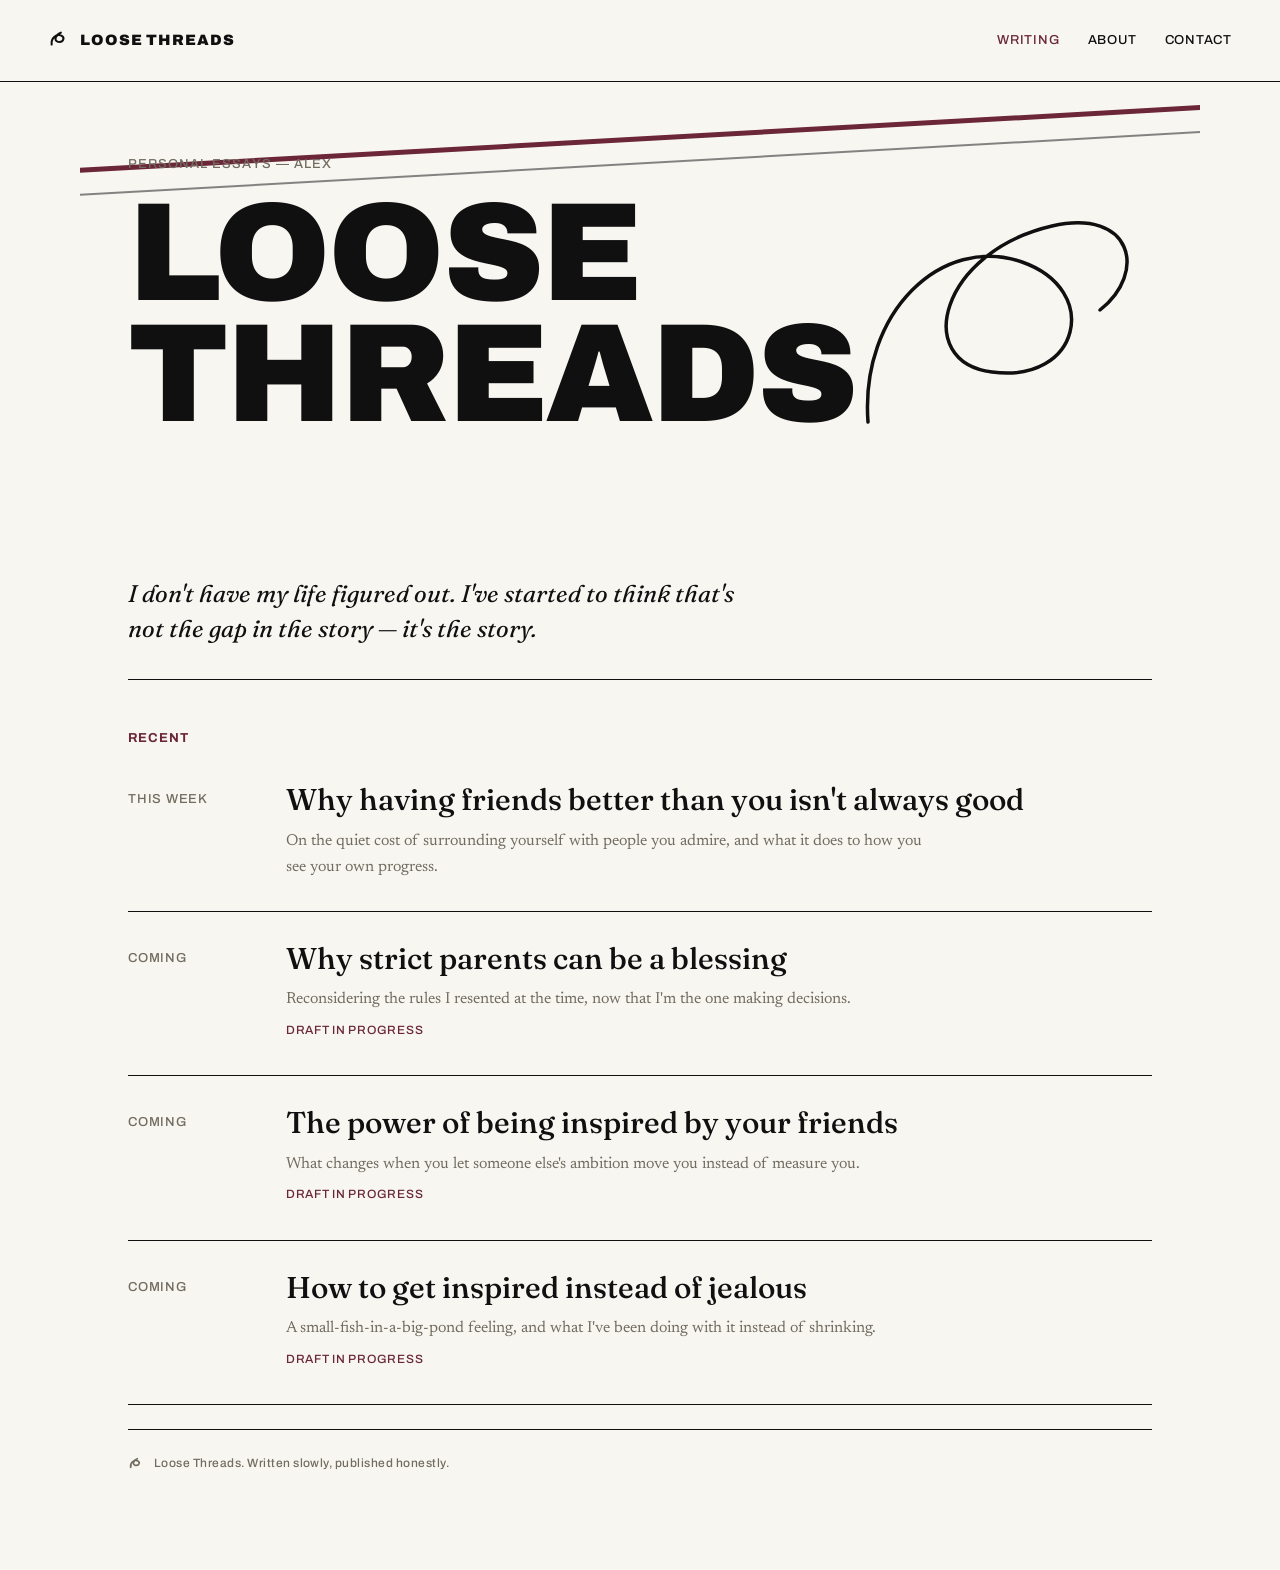
==== commit 7c7d4564: "Add files via upload" ====
--- a/index.html
+++ b/index.html
@@ -10,7 +10,10 @@
 <body>
 
 <div class="topnav">
-  <a href="index.html" class="wordmark">Loose Threads</a>
+  <a href="index.html" class="wordmark">
+    <svg class="mark" viewBox="0 0 48 48" aria-hidden="true"><path d="M8,34 C6,20 18,10 28,14 C38,18 34,30 22,28 C12,26 16,12 28,8"/></svg>
+    Loose Threads
+  </a>
   <nav class="primary" aria-label="Primary">
     <a href="index.html" aria-current="page">Writing</a>
     <a href="about.html">About</a>
@@ -18,12 +21,20 @@
   </nav>
 </div>
 
-<div class="wrap">
+<div class="wrap ribbon-wrap">
+  <div class="ribbon r1"></div>
+  <div class="ribbon r2"></div>
 
   <section class="hero">
-    <p class="hero-eyebrow">Personal essays &mdash; Alex</p>
-    <h1 class="hero-title">LOOSE<br>THREADS</h1>
-    <span class="hero-side">Written slowly</span>
+    <div>
+      <p class="hero-eyebrow">Personal essays &mdash; Alex</p>
+      <h1 class="hero-title">LOOSE<br>THREADS</h1>
+    </div>
+    <div class="hero-art">
+      <svg viewBox="0 0 340 340" aria-hidden="true">
+        <path d="M56,260 C48,150 130,72 210,100 C290,128 268,222 180,210 C100,200 128,90 240,64 C320,46 336,110 288,148"/>
+      </svg>
+    </div>
     <p class="hero-line">I don't have my life figured out. I've started to think that's not the gap in the story — it's the story.</p>
   </section>
 
@@ -67,7 +78,10 @@
       </li>
     </ul>
 
-    <footer class="site-footer">Loose Threads. Written slowly, published honestly.</footer>
+    <footer class="site-footer">
+      <svg class="mark" viewBox="0 0 48 48" aria-hidden="true"><path d="M8,34 C6,20 18,10 28,14 C38,18 34,30 22,28 C12,26 16,12 28,8"/></svg>
+      Loose Threads. Written slowly, published honestly.
+    </footer>
   </main>
 
 </div>
--- a/style.css
+++ b/style.css
@@ -45,6 +45,9 @@
   .topnav{ padding: 22px 20px; flex-wrap: wrap; gap: 14px; }
 }
 .wordmark{
+  display: inline-flex;
+  align-items: center;
+  gap: 10px;
   font-family: 'Archivo', sans-serif;
   font-weight: 900;
   font-size: 15px;
@@ -53,6 +56,9 @@
   color: var(--ink);
   text-decoration: none;
 }
+.mark{ width: 22px; height: 22px; flex-shrink: 0; }
+.mark path{ fill: none; stroke: var(--ink); stroke-width: 4.5; stroke-linecap: round; }
+.wordmark:hover .mark path{ stroke: var(--wine); }
 nav.primary{ display: flex; gap: 28px; }
 nav.primary a{
   font-family: 'Archivo', sans-serif;
@@ -69,11 +75,35 @@
 .wrap{ max-width: 1120px; margin: 0 auto; padding: 0 48px; }
 @media (max-width: 640px){ .wrap{ padding: 0 20px; } }
 
+/* Diagonal thread ribbon — the recurring brand device */
+.ribbon-wrap{ position: relative; overflow: hidden; }
+.ribbon{
+  position: absolute;
+  left: -10%;
+  width: 120%;
+  height: 5px;
+  background: var(--wine);
+  transform-origin: left center;
+}
+.ribbon.r1{ top: 92px; transform: rotate(-3.2deg); }
+.ribbon.r2{ top: 118px; height: 2px; background: var(--ink); transform: rotate(-3.2deg); opacity: 0.5; }
+@media (max-width: 640px){
+  .ribbon.r1{ top: 118px; }
+  .ribbon.r2{ top: 138px; }
+}
+
 /* Homepage hero */
 .hero{
   position: relative;
-  padding: 72px 0 56px;
-  border-bottom: 1px solid var(--rule);
+  padding: 72px 0 0;
+  border-bottom: 1px solid var(--rule);
+  display: grid;
+  grid-template-columns: minmax(0,1fr) 340px;
+  gap: 24px;
+  align-items: start;
+}
+@media (max-width: 900px){
+  .hero{ grid-template-columns: 1fr; padding-bottom: 24px; }
 }
 .hero-eyebrow{
   font-family: 'Archivo', sans-serif;
@@ -83,35 +113,36 @@
   text-transform: uppercase;
   color: var(--grey);
   margin: 0 0 18px 0;
+  position: relative;
+  z-index: 2;
 }
 .hero-title{
   font-family: 'Archivo', sans-serif;
   font-weight: 900;
-  font-size: clamp(64px, 12vw, 148px);
+  font-size: clamp(64px, 11vw, 140px);
   line-height: 0.86;
   letter-spacing: -0.02em;
   margin: 0;
   color: var(--ink);
   animation: settle 0.5s ease-out;
+  position: relative;
+  z-index: 2;
 }
 @keyframes settle{
   from{ opacity: 0; transform: translateY(8px); }
   to{ opacity: 1; transform: translateY(0); }
 }
-.hero-side{
-  position: absolute;
-  right: 48px;
-  top: 72px;
-  writing-mode: vertical-rl;
-  transform: rotate(180deg);
-  font-family: 'Archivo', sans-serif;
-  font-weight: 500;
-  font-size: 13px;
-  letter-spacing: 0.14em;
-  text-transform: uppercase;
-  color: var(--grey);
-}
-@media (max-width: 760px){ .hero-side{ display: none; } }
+
+.hero-art{
+  position: relative;
+  z-index: 1;
+  padding-top: 8px;
+}
+.hero-art svg{ width: 100%; height: auto; max-width: 340px; }
+.hero-art path{ fill: none; stroke: var(--ink); stroke-width: 3.5; stroke-linecap: round; stroke-linejoin: round; }
+@media (max-width: 900px){
+  .hero-art{ max-width: 220px; margin: 8px 0 0; opacity: 0.9; }
+}
 
 .hero-line{
   font-family: 'Fraunces', Georgia, serif;
@@ -120,8 +151,11 @@
   font-size: 24px;
   line-height: 1.45;
   max-width: var(--max);
-  margin: 36px 0 0 0;
-  color: var(--ink);
+  margin: 40px 0 32px 0;
+  color: var(--ink);
+  position: relative;
+  z-index: 2;
+  grid-column: 1 / -1;
 }
 
 /* Section label */
@@ -186,8 +220,16 @@
 
 /* Page header (About / Contact / Writing article listing) */
 .page-header{
+  position: relative;
   padding: 56px 0 40px;
   border-bottom: 1px solid var(--rule);
+  display: grid;
+  grid-template-columns: minmax(0,1fr) 220px;
+  gap: 24px;
+  align-items: center;
+}
+@media (max-width: 760px){
+  .page-header{ grid-template-columns: 1fr; }
 }
 .page-title{
   font-family: 'Archivo', sans-serif;
@@ -196,6 +238,16 @@
   line-height: 0.9;
   letter-spacing: -0.02em;
   margin: 0;
+  position: relative;
+  z-index: 2;
+}
+.page-art{ position: relative; z-index: 1; }
+.page-art svg{ width: 100%; height: auto; max-width: 200px; }
+.page-art path{ fill: none; stroke: var(--ink); stroke-width: 3.5; stroke-linecap: round; stroke-linejoin: round; }
+.page-art .nib-fill{ fill: var(--ink); stroke: none; }
+.page-art .nib-slit{ stroke: var(--paper); stroke-width: 5; }
+@media (max-width: 760px){
+  .page-art{ max-width: 130px; margin-top: 12px; }
 }
 
 main{ padding-bottom: 96px; }
@@ -284,6 +336,9 @@
 }
 
 footer.site-footer{
+  display: flex;
+  align-items: center;
+  gap: 10px;
   border-top: 1px solid var(--rule);
   padding: 24px 0 0;
   font-family: 'Archivo', sans-serif;
@@ -293,3 +348,5 @@
   color: var(--grey);
   margin-top: 24px;
 }
+footer.site-footer .mark{ width: 16px; height: 16px; }
+footer.site-footer .mark path{ stroke: var(--grey); stroke-width: 5; }
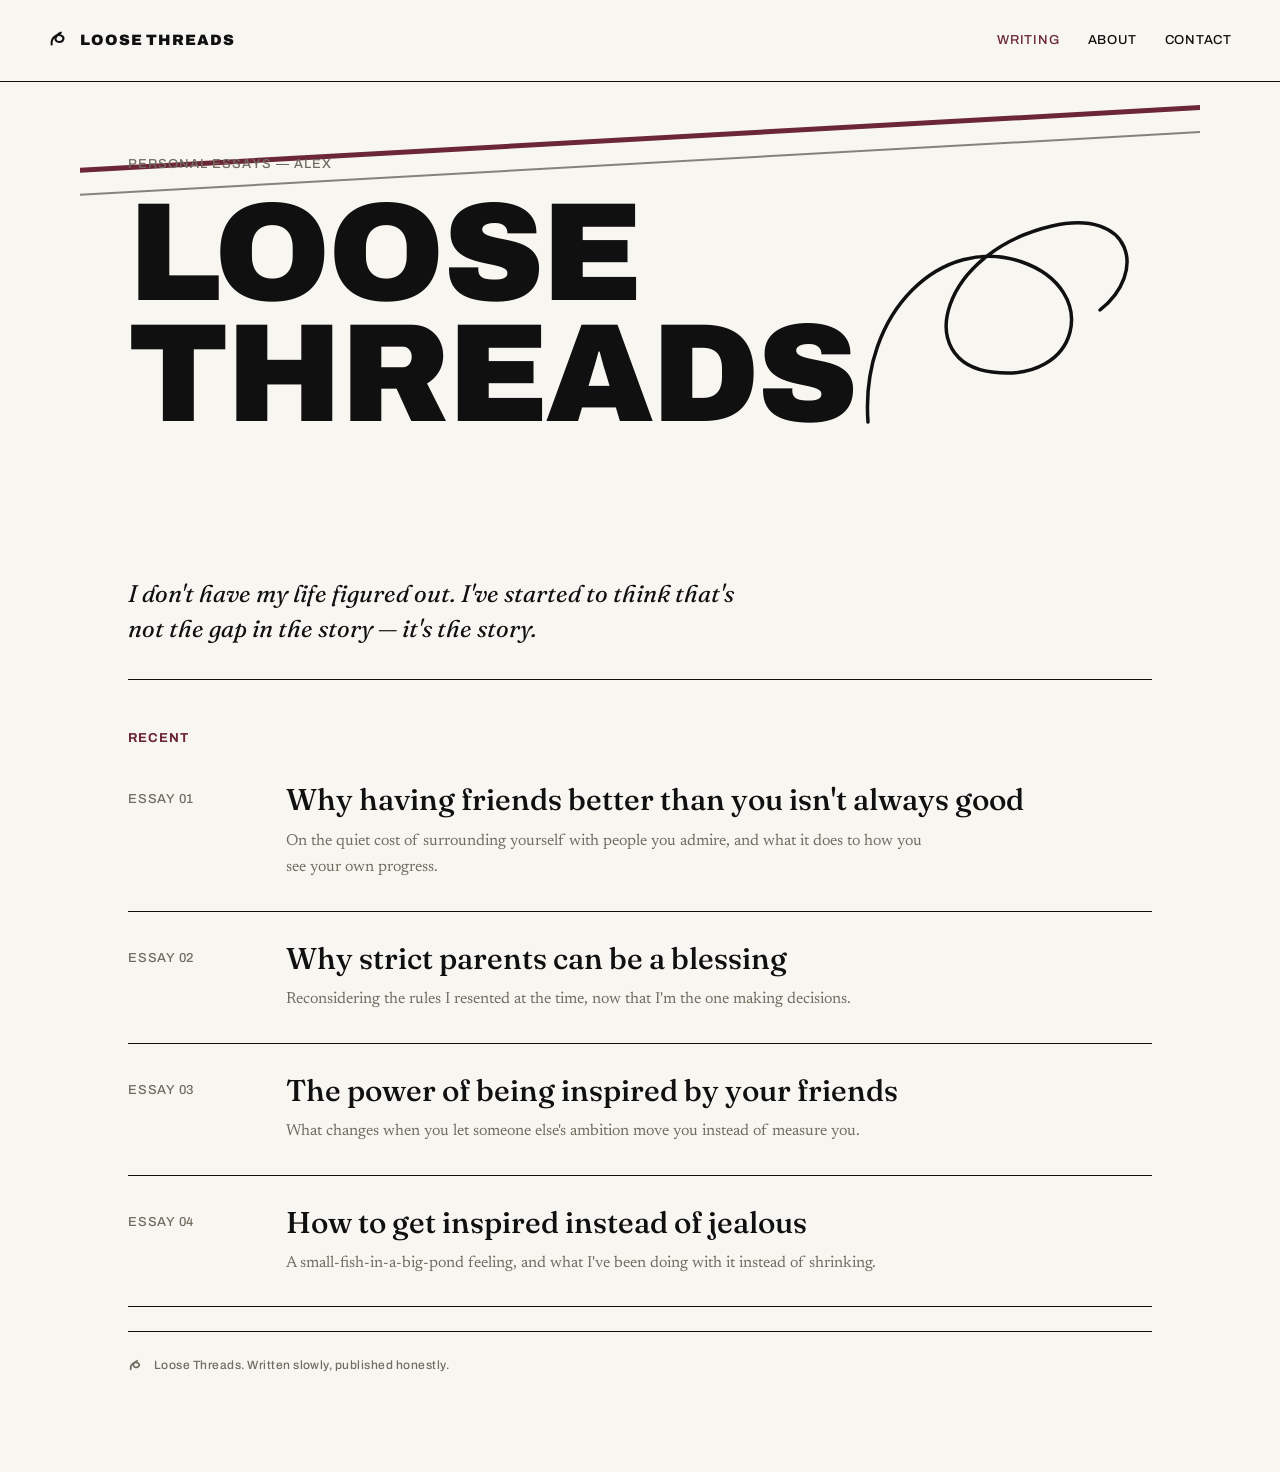
==== commit 213cac0e: "Add files via upload" ====
--- a/index.html
+++ b/index.html
@@ -43,7 +43,7 @@
 
     <ul class="essay-list">
       <li class="essay-item">
-        <span class="essay-date">This week</span>
+        <span class="essay-date">Essay 01</span>
         <div>
           <h2 class="essay-title"><a href="writing/friends-better-than-you.html">Why having friends better than you isn't always good</a></h2>
           <p class="essay-excerpt">On the quiet cost of surrounding yourself with people you admire, and what it does to how you see your own progress.</p>
@@ -51,29 +51,26 @@
       </li>
 
       <li class="essay-item">
-        <span class="essay-date">Coming</span>
+        <span class="essay-date">Essay 02</span>
         <div>
-          <h2 class="essay-title">Why strict parents can be a blessing</h2>
+          <h2 class="essay-title"><a href="writing/strict-parents.html">Why strict parents can be a blessing</a></h2>
           <p class="essay-excerpt">Reconsidering the rules I resented at the time, now that I'm the one making decisions.</p>
-          <span class="essay-status">Draft in progress</span>
         </div>
       </li>
 
       <li class="essay-item">
-        <span class="essay-date">Coming</span>
+        <span class="essay-date">Essay 03</span>
         <div>
-          <h2 class="essay-title">The power of being inspired by your friends</h2>
+          <h2 class="essay-title"><a href="writing/inspired-by-friends.html">The power of being inspired by your friends</a></h2>
           <p class="essay-excerpt">What changes when you let someone else's ambition move you instead of measure you.</p>
-          <span class="essay-status">Draft in progress</span>
         </div>
       </li>
 
       <li class="essay-item">
-        <span class="essay-date">Coming</span>
+        <span class="essay-date">Essay 04</span>
         <div>
-          <h2 class="essay-title">How to get inspired instead of jealous</h2>
+          <h2 class="essay-title"><a href="writing/inspired-not-jealous.html">How to get inspired instead of jealous</a></h2>
           <p class="essay-excerpt">A small-fish-in-a-big-pond feeling, and what I've been doing with it instead of shrinking.</p>
-          <span class="essay-status">Draft in progress</span>
         </div>
       </li>
     </ul>
